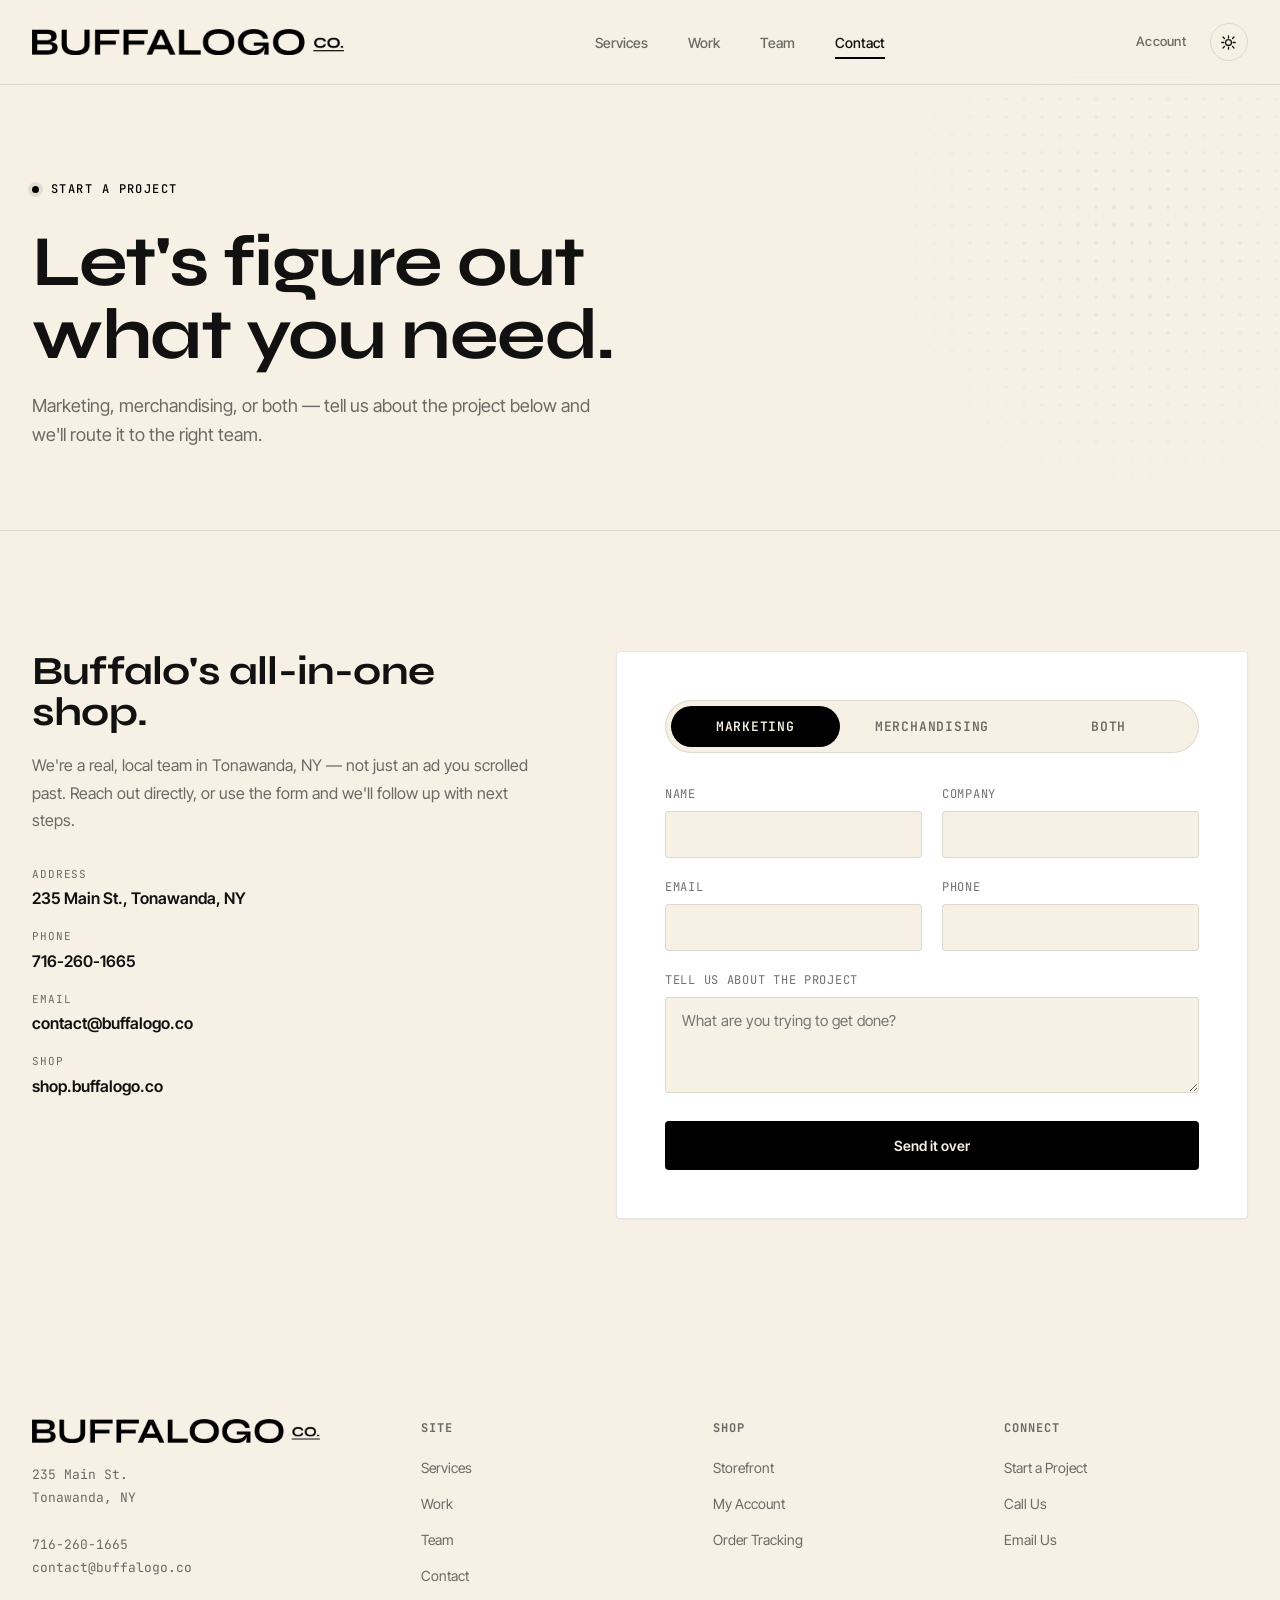
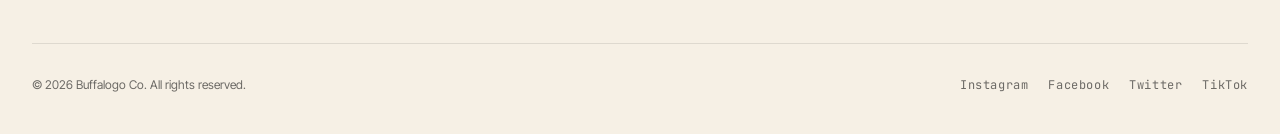
==== contact.html @ d6559d46 "Add files via upload" ====
<!DOCTYPE html>
<html lang="en" data-theme="light">
<head>
<meta charset="UTF-8">
<meta name="viewport" content="width=device-width, initial-scale=1.0">
<title>Contact — Buffalogo Co.</title>
<meta name="description" content="Start a project with Buffalogo Co. Tell us what you need — marketing, merchandising, or both — and we'll take it from there.">
<link rel="preconnect" href="https://fonts.googleapis.com">
<link rel="preconnect" href="https://fonts.gstatic.com" crossorigin>
<link href="https://fonts.googleapis.com/css2?family=Syne:wght@600;700;800&family=Inter+Tight:wght@400;500;600;700&family=JetBrains+Mono:wght@400;500&display=swap" rel="stylesheet">
<link rel="stylesheet" href="assets/style.css">
<script>
  (function(){
    try {
      if (localStorage.getItem('buffalogo-theme') === 'dark') {
        document.documentElement.setAttribute('data-theme', 'dark');
      }
    } catch(e) {}
  })();
</script>
</head>
<body>

<nav class="nav">
  <div class="nav-inner">
    <a href="index.html" class="nav-logo">
      <img class="logo-light" src="assets/images/logo-black.webp" alt="Buffalogo Co.">
      <img class="logo-dark" src="assets/images/logo-white.png" alt="Buffalogo Co.">
    </a>
    <div class="nav-links">
      <a href="services.html">Services</a>
      <a href="work.html">Work</a>
      <a href="team.html">Team</a>
      <a href="contact.html" class="active">Contact</a>
    </div>
    <div class="nav-actions">
      <a href="https://shop.buffalogo.co" class="nav-account" target="_blank" rel="noopener">Account</a>
      <button class="theme-toggle" id="theme-toggle" aria-label="Toggle dark mode" type="button">
        <svg class="icon-sun" viewBox="0 0 24 24" fill="none" stroke="currentColor" stroke-width="1.8" stroke-linecap="round"><circle cx="12" cy="12" r="4.2"/><path d="M12 2.5v3M12 18.5v3M4.2 4.2l2.1 2.1M17.7 17.7l2.1 2.1M2.5 12h3M18.5 12h3M4.2 19.8l2.1-2.1M17.7 6.3l2.1-2.1"/></svg>
        <svg class="icon-moon" viewBox="0 0 24 24" fill="none" stroke="currentColor" stroke-width="1.8" stroke-linecap="round" stroke-linejoin="round"><path d="M20 14.5A8.5 8.5 0 0 1 9.5 4 8.5 8.5 0 1 0 20 14.5Z"/></svg>
      </button>
    </div>
  </div>
</nav>

<main>

  <!-- PAGE HEADER -->
  <header class="page-header">
    <div class="hero-halftone"></div>
    <div class="wrap page-header-inner">
      <div class="hero-eyebrow mono">Start a Project</div>
      <h1>Let's figure out what you need.</h1>
      <p>Marketing, merchandising, or both — tell us about the project below and we'll route it to the right team.</p>
    </div>
  </header>

  <!-- CONTACT LAYOUT -->
  <section class="section">
    <div class="wrap">
      <div class="contact-layout">
        <div class="contact-info">
          <h2>Buffalo's all-in-one shop.</h2>
          <p>We're a real, local team in Tonawanda, NY — not just an ad you scrolled past. Reach out directly, or use the form and we'll follow up with next steps.</p>
          <div class="contact-detail">
            <div class="contact-detail-item">
              <span class="label">Address</span>
              <span class="value">235 Main St., Tonawanda, NY</span>
            </div>
            <div class="contact-detail-item">
              <span class="label">Phone</span>
              <a href="tel:7162601665" class="value">716-260-1665</a>
            </div>
            <div class="contact-detail-item">
              <span class="label">Email</span>
              <a href="mailto:contact@buffalogo.co" class="value">contact@buffalogo.co</a>
            </div>
            <div class="contact-detail-item">
              <span class="label">Shop</span>
              <a href="https://shop.buffalogo.co" target="_blank" rel="noopener" class="value">shop.buffalogo.co</a>
            </div>
          </div>
        </div>

        <form class="lead-form-wrap standalone" action="https://formspree.io/f/your-form-id" method="POST">
          <div class="toggle-row" role="tablist" aria-label="Project type">
            <button type="button" class="toggle-opt active" data-track="marketing">Marketing</button>
            <button type="button" class="toggle-opt" data-track="merch">Merchandising</button>
            <button type="button" class="toggle-opt" data-track="both">Both</button>
          </div>
          <input type="hidden" name="track" id="track-input" value="marketing">
          <div class="form-row">
            <div class="field">
              <label for="f-name">Name</label>
              <input type="text" id="f-name" name="name" required>
            </div>
            <div class="field">
              <label for="f-company">Company</label>
              <input type="text" id="f-company" name="company">
            </div>
          </div>
          <div class="form-row">
            <div class="field">
              <label for="f-email">Email</label>
              <input type="email" id="f-email" name="email" required>
            </div>
            <div class="field">
              <label for="f-phone">Phone</label>
              <input type="tel" id="f-phone" name="phone">
            </div>
          </div>
          <div class="form-row">
            <div class="field full">
              <label for="f-message">Tell us about the project</label>
              <textarea id="f-message" name="message" required placeholder="What are you trying to get done?"></textarea>
            </div>
          </div>
          <button type="submit" class="btn btn-primary form-submit">Send it over</button>
        </form>
      </div>
    </div>
  </section>

</main>

<!-- FOOTER -->
<footer class="footer">
  <div class="wrap">
    <div class="footer-top">
      <div>
        <a href="index.html" class="footer-logo">
          <img class="logo-light" src="assets/images/logo-black.webp" alt="Buffalogo Co.">
          <img class="logo-dark" src="assets/images/logo-white.png" alt="Buffalogo Co.">
        </a>
        <div class="footer-addr">
          235 Main St.<br>
          Tonawanda, NY<br><br>
          <a href="tel:7162601665">716-260-1665</a><br>
          <a href="mailto:contact@buffalogo.co">contact@buffalogo.co</a>
        </div>
      </div>
      <div class="footer-col">
        <h5>Site</h5>
        <ul>
          <li><a href="services.html">Services</a></li>
          <li><a href="work.html">Work</a></li>
          <li><a href="team.html">Team</a></li>
          <li><a href="contact.html">Contact</a></li>
        </ul>
      </div>
      <div class="footer-col">
        <h5>Shop</h5>
        <ul>
          <li><a href="https://shop.buffalogo.co" target="_blank" rel="noopener">Storefront</a></li>
          <li><a href="https://shop.buffalogo.co" target="_blank" rel="noopener">My Account</a></li>
          <li><a href="https://shop.buffalogo.co" target="_blank" rel="noopener">Order Tracking</a></li>
        </ul>
      </div>
      <div class="footer-col">
        <h5>Connect</h5>
        <ul>
          <li><a href="contact.html">Start a Project</a></li>
          <li><a href="tel:7162601665">Call Us</a></li>
          <li><a href="mailto:contact@buffalogo.co">Email Us</a></li>
        </ul>
      </div>
    </div>
    <div class="footer-bottom">
      <div class="footer-copy">&copy; 2026 Buffalogo Co. All rights reserved.</div>
      <div class="footer-socials">
        <a href="#" target="_blank" rel="noopener">Instagram</a>
        <a href="#" target="_blank" rel="noopener">Facebook</a>
        <a href="#" target="_blank" rel="noopener">Twitter</a>
        <a href="#" target="_blank" rel="noopener">TikTok</a>
      </div>
    </div>
  </div>
</footer>

<script src="assets/site.js"></script>
</body>
</html>
---- assets/style.css ----
/* ============================================
   BUFFALOGO CO. — SHARED STYLESHEET
   Used across all pages: index, services, work, team, contact
   ============================================ */

:root{
  --bg: #f6f0e5;
  --bg-raised: #ffffff;
  --ink-text: #111111;
  --ink-text-dim: #11111199;
  --ink-text-faint: #11111126;
  --white: #ffffff;
  --black: #000000;
  --accent: #000000;
  --accent-dim: #00000014;
  --line: #1111111a;
  --line-strong: #11111133;
  --nav-blur-bg: rgba(246,240,229,0.82);
  --merch-tint: rgba(17,17,17,0.025);
  --shadow: 0 1px 2px rgba(17,17,17,0.04);
}

html[data-theme="dark"]{
  --bg: #111111;
  --bg-raised: #1c1c1c;
  --ink-text: #f6f0e5;
  --ink-text-dim: #f6f0e599;
  --ink-text-faint: #f6f0e526;
  --white: #ffffff;
  --black: #000000;
  --accent: #f6f0e5;
  --accent-dim: #f6f0e514;
  --line: #f6f0e51a;
  --line-strong: #f6f0e533;
  --nav-blur-bg: rgba(17,17,17,0.82);
  --merch-tint: rgba(246,240,229,0.035);
  --shadow: 0 1px 3px rgba(0,0,0,0.5);
}

body, .nav, .btn, .toggle-opt, .work-tile, .field input, .field select, .field textarea{
  transition:background-color 0.25s ease, color 0.25s ease, border-color 0.25s ease;
}

*{margin:0;padding:0;box-sizing:border-box;}
html{scroll-behavior:smooth;}
body{
  background:var(--bg);
  color:var(--ink-text);
  font-family:'Inter Tight', sans-serif;
  font-size:16px;
  line-height:1.5;
  -webkit-font-smoothing:antialiased;
  overflow-x:hidden;
}

h1,h2,h3,h4{
  font-family:'Syne', sans-serif;
  font-weight:700;
  line-height:1.02;
  letter-spacing:-0.02em;
}

a{color:inherit;text-decoration:none;}
button{font-family:inherit;cursor:pointer;border:none;background:none;color:inherit;}
img{display:block;max-width:100%;}
ul{list-style:none;}

.mono{
  font-family:'JetBrains Mono', monospace;
  text-transform:uppercase;
  letter-spacing:0.12em;
  font-weight:500;
}

.wrap{
  max-width:1280px;
  margin:0 auto;
  padding:0 32px;
}

:focus-visible{
  outline:2px solid var(--accent);
  outline-offset:3px;
}

@media (prefers-reduced-motion: reduce){
  *{animation-duration:0.01ms !important; transition-duration:0.01ms !important;}
}

/* ===== NAV ===== */
.nav{
  position:fixed;
  top:0; left:0; right:0;
  z-index:100;
  background:var(--nav-blur-bg);
  backdrop-filter:blur(10px);
  border-bottom:1px solid var(--line);
}
.nav-inner{
  max-width:1280px;
  margin:0 auto;
  padding:0 32px;
  height:84px;
  display:flex;
  align-items:center;
  justify-content:space-between;
}
.nav-logo{
  flex-shrink:1;
  min-width:0;
  overflow:hidden;
}
.nav-logo img{height:26px;width:auto;}
.logo-dark{display:none;}
html[data-theme="dark"] .logo-light{display:none;}
html[data-theme="dark"] .logo-dark{display:block;}
.nav-links{
  display:flex;
  align-items:center;
  gap:40px;
}
.nav-links a{
  font-size:14px;
  font-weight:500;
  color:var(--ink-text-dim);
  transition:color 0.2s ease;
  position:relative;
}
.nav-links a:hover{color:var(--ink-text);}
.nav-links a.active{color:var(--ink-text);}
.nav-links a.active::after{
  content:'';
  position:absolute;
  bottom:-6px; left:0; right:0;
  height:2px;
  background:var(--accent);
}
.nav-actions{
  display:flex;
  align-items:center;
  gap:24px;
}
.nav-account{
  font-size:13px;
  font-weight:500;
  color:var(--ink-text-dim);
  letter-spacing:0.02em;
}
.nav-account:hover{color:var(--ink-text);}
.theme-toggle{
  width:38px;
  height:38px;
  border-radius:50%;
  border:1px solid var(--line);
  display:flex;
  align-items:center;
  justify-content:center;
  color:var(--ink-text);
  transition:border-color 0.2s ease, background 0.2s ease;
  flex-shrink:0;
}
.theme-toggle:hover{
  border-color:var(--ink-text-dim);
  background:var(--bg-raised);
}
.theme-toggle svg{
  width:17px;
  height:17px;
  display:block;
}
.theme-toggle .icon-moon{display:none;}
html[data-theme="dark"] .theme-toggle .icon-sun{display:none;}
html[data-theme="dark"] .theme-toggle .icon-moon{display:block;}
.btn{
  display:inline-flex;
  align-items:center;
  justify-content:center;
  gap:8px;
  padding:13px 26px;
  border-radius:100px;
  font-size:14px;
  font-weight:600;
  transition:transform 0.2s ease, background 0.2s ease, color 0.2s ease, opacity 0.2s ease;
  white-space:nowrap;
}
.btn-primary{
  background:var(--accent);
  color:var(--bg);
  opacity:1;
}
.btn-primary:hover{
  transform:translateY(-1px);
  opacity:0.85;
}
.btn-ghost{
  border:1px solid var(--line);
  color:var(--ink-text);
}
.btn-ghost:hover{
  border-color:var(--ink-text);
}
.nav-burger{
  display:none;
  flex-direction:column;
  gap:5px;
  padding:8px;
}
.nav-burger span{
  width:22px;height:2px;background:var(--ink-text);display:block;
}

/* ===== HERO (homepage only) ===== */
.hero{
  position:relative;
  padding:200px 0 120px;
  overflow:hidden;
}
.hero-halftone{
  position:absolute;
  top:0; right:0;
  width:46%;
  height:100%;
  z-index:0;
  pointer-events:none;
  opacity:0.5;
  background-image:radial-gradient(circle, var(--ink-text-faint) 1.6px, transparent 1.6px);
  background-size:18px 18px;
  -webkit-mask-image:radial-gradient(ellipse 60% 70% at 75% 45%, black 0%, transparent 75%);
  mask-image:radial-gradient(ellipse 60% 70% at 75% 45%, black 0%, transparent 75%);
}
.hero-inner{
  position:relative;
  z-index:1;
}
.hero-eyebrow{
  display:flex;
  align-items:center;
  gap:12px;
  font-size:12px;
  color:var(--accent);
  margin-bottom:28px;
}
.hero-eyebrow::before{
  content:'';
  width:7px;height:7px;
  border-radius:50%;
  background:var(--accent);
  box-shadow:0 0 0 4px var(--accent-dim);
}
.hero h1{
  font-size:clamp(48px, 7.2vw, 108px);
  max-width:980px;
  margin-bottom:32px;
}
.hero h1 em{
  font-style:normal;
  color:var(--accent);
}
.hero-sub{
  font-size:19px;
  color:var(--ink-text-dim);
  max-width:540px;
  margin-bottom:44px;
  line-height:1.6;
}
.hero-ctas{
  display:flex;
  align-items:center;
  gap:28px;
  flex-wrap:wrap;
}
.hero-shop-link{
  display:inline-flex;
  align-items:center;
  gap:8px;
  font-size:14px;
  font-weight:600;
  color:var(--ink-text);
  border-bottom:1px solid var(--ink-text-faint);
  padding-bottom:2px;
  transition:border-color 0.2s ease;
}
.hero-shop-link:hover{border-color:var(--ink-text);}
.hero-shop-link svg{transition:transform 0.2s ease;}
.hero-shop-link:hover svg{transform:translate(2px,-2px);}

.hero-stats{
  display:flex;
  gap:56px;
  margin-top:88px;
  padding-top:32px;
  border-top:1px solid var(--line);
  flex-wrap:wrap;
}
.hero-stat-num{
  font-family:'Syne', sans-serif;
  font-weight:700;
  font-size:32px;
  color:var(--ink-text);
}
.hero-stat-label{
  font-size:12px;
  color:var(--ink-text-dim);
  margin-top:4px;
}

/* ===== PAGE HEADER (Services / Work / Team / Contact) ===== */
.page-header{
  position:relative;
  padding:180px 0 80px;
  overflow:hidden;
  border-bottom:1px solid var(--line);
}
.page-header .hero-halftone{opacity:0.4;}
.page-header-inner{
  position:relative;
  z-index:1;
}
.page-header h1{
  font-size:clamp(40px, 5.6vw, 72px);
  max-width:760px;
  margin-bottom:20px;
}
.page-header p{
  font-size:18px;
  color:var(--ink-text-dim);
  max-width:560px;
  line-height:1.6;
}
.page-header-ctas{
  display:flex;
  gap:16px;
  margin-top:36px;
  flex-wrap:wrap;
}

/* ===== SECTION HEADERS ===== */
.section{
  padding:120px 0;
  position:relative;
}
.section-head{
  margin-bottom:64px;
}
.eyebrow{
  font-size:12px;
  color:var(--accent);
  margin-bottom:18px;
  display:block;
}
.section-title{
  font-size:clamp(34px, 4.6vw, 56px);
  max-width:680px;
}
.section-desc{
  margin-top:20px;
  font-size:17px;
  color:var(--ink-text-dim);
  max-width:520px;
  line-height:1.6;
}

/* ===== SERVICES SPLIT ===== */
.services{
  background:var(--bg);
}
.split{
  display:grid;
  grid-template-columns:1fr 1fr;
  border:1px solid var(--line);
  border-radius:4px;
  overflow:hidden;
  background:var(--bg-raised);
}
.split-panel{
  padding:56px 48px;
  position:relative;
}
.split-panel + .split-panel{
  border-left:1px solid var(--line);
}
.split-panel.merch{
  background:var(--merch-tint);
}
.panel-eyebrow{
  font-size:11px;
  margin-bottom:24px;
  display:flex;
  align-items:center;
  justify-content:space-between;
}
.split-panel.mkt .panel-eyebrow{color:var(--accent);}
.split-panel.merch .panel-eyebrow{color:var(--ink-text-dim);}
.panel-eyebrow .tag-num{
  font-family:'JetBrains Mono', monospace;
  opacity:0.6;
}
.split-panel h3{
  font-size:clamp(28px, 3.2vw, 38px);
  margin-bottom:14px;
}
.panel-tagline{
  font-size:15px;
  color:var(--ink-text-dim);
  margin-bottom:36px;
  line-height:1.6;
  max-width:380px;
}
.panel-list{
  display:flex;
  flex-direction:column;
}
.panel-list li{
  display:flex;
  align-items:baseline;
  gap:14px;
  padding:16px 0;
  border-top:1px solid var(--line);
  font-size:15px;
}
.panel-list li:first-child{border-top:none;}
.panel-list .num{
  font-family:'JetBrains Mono', monospace;
  font-size:12px;
  color:var(--ink-text-dim);
  opacity:0.7;
  flex-shrink:0;
  width:22px;
}
.panel-list .item-name{font-weight:600;color:var(--ink-text);}
.panel-list .item-detail{color:var(--ink-text-dim); font-size:13px; display:block; margin-top:2px;}
.panel-cta{
  margin-top:36px;
}

.converge{
  text-align:center;
  padding:64px 0 0;
}
.converge-arrow{
  width:1px;
  height:48px;
  background:var(--line);
  margin:0 auto 24px;
  position:relative;
}
.converge-arrow::after{
  content:'';
  position:absolute;
  bottom:-1px;left:50%;
  width:8px;height:8px;
  border-right:1px solid var(--ink-text-dim);
  border-bottom:1px solid var(--ink-text-dim);
  transform:translateX(-50%) rotate(45deg);
}
.converge p{
  font-size:13px;
  color:var(--ink-text-dim);
}

/* ===== LEAD FORM ===== */
.lead-form-wrap{
  max-width:680px;
  margin:40px auto 0;
  background:var(--bg-raised);
  border:1px solid var(--line);
  border-radius:4px;
  padding:48px;
  box-shadow:var(--shadow);
}
.lead-form-wrap.standalone{
  margin:0;
}
.toggle-row{
  display:flex;
  gap:8px;
  background:var(--bg);
  border:1px solid var(--line);
  border-radius:100px;
  padding:5px;
  margin-bottom:32px;
}
.toggle-opt{
  flex:1;
  text-align:center;
  padding:12px 16px;
  border-radius:100px;
  font-size:13px;
  font-weight:600;
  color:var(--ink-text-dim);
  transition:all 0.25s ease;
  font-family:'JetBrains Mono', monospace;
  letter-spacing:0.06em;
  text-transform:uppercase;
}
.toggle-opt.active{
  background:var(--accent);
  color:var(--bg);
}
.form-row{
  display:grid;
  grid-template-columns:1fr 1fr;
  gap:20px;
  margin-bottom:20px;
}
.field{display:flex;flex-direction:column;gap:8px;}
.field.full{grid-column:1 / -1;}
.field label{
  font-size:12px;
  color:var(--ink-text-dim);
  font-family:'JetBrains Mono', monospace;
  letter-spacing:0.06em;
  text-transform:uppercase;
}
.field input, .field select, .field textarea{
  background:var(--bg);
  border:1px solid var(--line);
  border-radius:4px;
  padding:13px 16px;
  color:var(--ink-text);
  font-family:'Inter Tight', sans-serif;
  font-size:15px;
  transition:border-color 0.2s ease;
}
.field input:focus, .field select:focus, .field textarea:focus{
  outline:none;
  border-color:var(--accent);
}
.field textarea{resize:vertical; min-height:96px;}
.form-submit{
  width:100%;
  margin-top:8px;
  padding:16px;
  border-radius:4px;
}

/* ===== CONTACT PAGE LAYOUT ===== */
.contact-layout{
  display:grid;
  grid-template-columns:1fr 1.2fr;
  gap:64px;
  align-items:start;
}
.contact-info h2{
  font-size:clamp(28px, 3.4vw, 40px);
  margin-bottom:20px;
}
.contact-info p{
  font-size:16px;
  color:var(--ink-text-dim);
  line-height:1.7;
  margin-bottom:32px;
}
.contact-detail{
  display:flex;
  flex-direction:column;
  gap:18px;
}
.contact-detail-item{
  display:flex;
  flex-direction:column;
  gap:4px;
}
.contact-detail-item .label{
  font-family:'JetBrains Mono', monospace;
  font-size:11px;
  color:var(--ink-text-dim);
  letter-spacing:0.08em;
  text-transform:uppercase;
}
.contact-detail-item .value{
  font-size:16px;
  font-weight:600;
}
.contact-detail-item a.value:hover{color:var(--ink-text-dim);}

/* ===== WORK ===== */
.work-grid{
  display:grid;
  grid-template-columns:repeat(3, 1fr);
  gap:1px;
  background:var(--line);
  border:1px solid var(--line);
}
.work-grid.work-grid-page{
  grid-template-columns:repeat(2, 1fr);
}
.work-grid.work-grid-page .work-tile.wide{
  grid-column:1 / -1;
  aspect-ratio:16/7;
}
.work-tile{
  background:var(--bg);
  aspect-ratio:4/5;
  padding:28px;
  display:flex;
  flex-direction:column;
  justify-content:space-between;
  position:relative;
  overflow:hidden;
  transition:transform 0.3s ease;
}
.work-tile:hover{transform:scale(1.02);}
.work-tile-photo{
  position:absolute;
  inset:0;
  width:100%;
  height:100%;
  object-fit:cover;
  z-index:0;
  transition:transform 0.4s ease;
}
.work-tile:hover .work-tile-photo{transform:scale(1.06);}
.work-tile-scrim{
  position:absolute;
  inset:0;
  background:linear-gradient(180deg, rgba(0,0,0,0.05) 0%, rgba(0,0,0,0.12) 40%, rgba(0,0,0,0.88) 100%);
  z-index:1;
}
.work-tile-top, .work-tile-bottom{
  position:relative;
  z-index:2;
}
.work-tile-bottom h4, .work-tile-bottom p{color:#f6f0e5;}
.work-tile-bottom p{color:#f6f0e5cc;}
.work-tile-top{
  display:flex;
  justify-content:space-between;
  align-items:flex-start;
}
.work-tag{
  font-family:'JetBrains Mono', monospace;
  font-size:10px;
  color:#f6f0e5;
  background:rgba(0,0,0,0.35);
  backdrop-filter:blur(4px);
  border:1px solid rgba(246,240,229,0.4);
  padding:4px 9px;
  border-radius:100px;
  letter-spacing:0.08em;
}
.work-tile-bottom h4{
  font-size:22px;
  margin-bottom:6px;
}
.work-tile-bottom p{
  font-size:13px;
}

/* ===== TEAM ===== */
.team-grid{
  display:grid;
  grid-template-columns:repeat(4, 1fr);
  gap:1px;
  background:var(--line);
  border:1px solid var(--line);
}
.team-avatar-wrap{
  background:var(--bg);
  padding:32px 24px;
  display:flex;
  flex-direction:column;
  gap:18px;
}
.team-avatar-wrap.with-bio{
  padding:32px;
}
.team-avatar{
  width:100%;
  aspect-ratio:1;
  border-radius:4px;
  background:var(--bg-raised);
  border:1px solid var(--line);
  display:flex;
  align-items:center;
  justify-content:center;
  font-family:'Syne', sans-serif;
  font-weight:700;
  font-size:28px;
  color:var(--ink-text-faint);
  overflow:hidden;
  position:relative;
}
.team-avatar img{
  width:100%;
  height:100%;
  object-fit:cover;
  display:block;
}
.team-name{font-size:16px; font-weight:700; font-family:'Syne', sans-serif;}
.team-role{
  font-size:12px;
  color:var(--accent);
  font-family:'JetBrains Mono', monospace;
  letter-spacing:0.06em;
  text-transform:uppercase;
}
.team-bio{
  font-size:14px;
  color:var(--ink-text-dim);
  line-height:1.6;
  margin-top:4px;
}

/* ===== CTA BAND ===== */
.cta-band{
  background:var(--accent);
  color:var(--bg);
  padding:90px 0;
  text-align:center;
}
.cta-band h2{
  font-size:clamp(32px, 5vw, 56px);
  color:var(--bg);
  max-width:760px;
  margin:0 auto 32px;
}
.cta-band .btn-primary{
  background:var(--bg);
  color:var(--accent);
}
.cta-band .btn-primary:hover{
  background:var(--white);
  color:var(--accent);
  transform:translateY(-1px);
}

/* ===== FOOTER ===== */
.footer{
  padding:80px 0 40px;
}
.footer-top{
  display:grid;
  grid-template-columns:1.4fr 1fr 1fr 1fr;
  gap:48px;
  padding-bottom:56px;
  border-bottom:1px solid var(--line);
}
.footer-logo img{height:24px; margin-bottom:20px;}
.footer-addr{
  font-size:13px;
  color:var(--ink-text-dim);
  font-family:'JetBrains Mono', monospace;
  line-height:1.8;
}
.footer-addr a{color:var(--ink-text-dim);}
.footer-addr a:hover{color:var(--ink-text);}
.footer-col h5{
  font-size:12px;
  color:var(--ink-text-dim);
  font-family:'JetBrains Mono', monospace;
  letter-spacing:0.08em;
  text-transform:uppercase;
  margin-bottom:18px;
}
.footer-col ul{display:flex; flex-direction:column; gap:12px;}
.footer-col a{font-size:14px; color:var(--ink-text-dim); transition:color 0.2s ease;}
.footer-col a:hover{color:var(--ink-text);}
.footer-bottom{
  display:flex;
  justify-content:space-between;
  align-items:center;
  padding-top:32px;
  flex-wrap:wrap;
  gap:16px;
}
.footer-copy{font-size:12px; color:var(--ink-text-dim);}
.footer-socials{display:flex; gap:20px;}
.footer-socials a{font-size:12px; color:var(--ink-text-dim); font-family:'JetBrains Mono', monospace; letter-spacing:0.05em;}
.footer-socials a:hover{color:var(--ink-text);}

/* ===== RESPONSIVE ===== */
@media (max-width: 900px){
  .nav-links{display:none;}
  .nav-account{display:none;}
  .nav-burger{display:none;}
  .nav-inner{height:72px; gap:16px;}
  .nav-logo img{height:18px;}
  .nav-actions .btn-primary{padding:11px 18px; font-size:13px;}
  .split{grid-template-columns:1fr;}
  .split-panel + .split-panel{border-left:none; border-top:1px solid var(--line);}
  .work-grid{grid-template-columns:repeat(2,1fr);}
  .work-grid.work-grid-page{grid-template-columns:1fr;}
  .work-grid.work-grid-page .work-tile.wide{aspect-ratio:4/5;}
  .team-grid{grid-template-columns:repeat(2,1fr);}
  .footer-top{grid-template-columns:1fr 1fr; gap:36px;}
  .form-row{grid-template-columns:1fr;}
  .hero{padding:160px 0 90px;}
  .page-header{padding:150px 0 64px;}
  .contact-layout{grid-template-columns:1fr; gap:48px;}
}
@media (max-width: 400px){
  .nav-logo img{height:16px;}
  .nav-actions .btn-primary{padding:10px 14px; font-size:12px;}
  .nav-actions{gap:10px;}
  .theme-toggle{width:32px; height:32px;}
  .theme-toggle svg{width:15px; height:15px;}
}
@media (max-width: 560px){
  .wrap{padding:0 20px;}
  .work-grid{grid-template-columns:1fr;}
  .team-grid{grid-template-columns:1fr 1fr;}
  .hero-stats{gap:32px;}
  .lead-form-wrap{padding:28px;}
  .footer-top{grid-template-columns:1fr;}
}
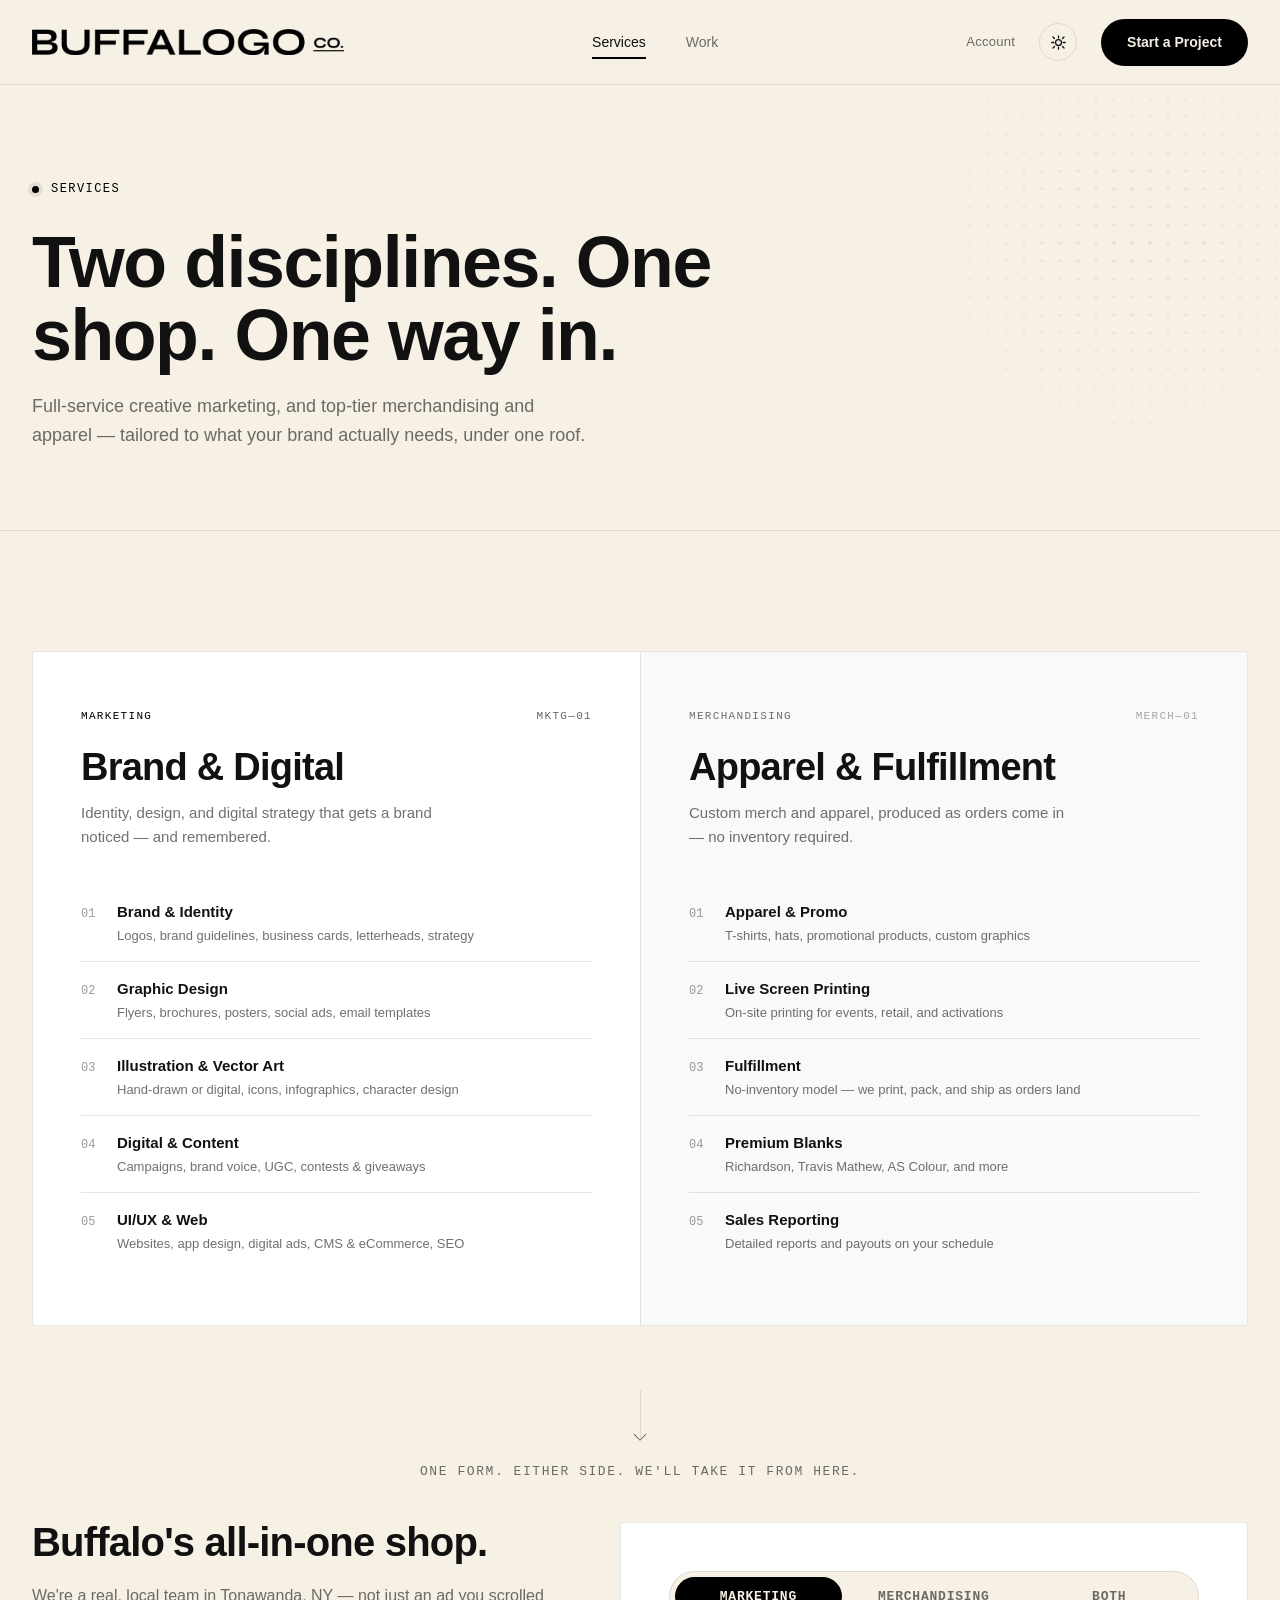
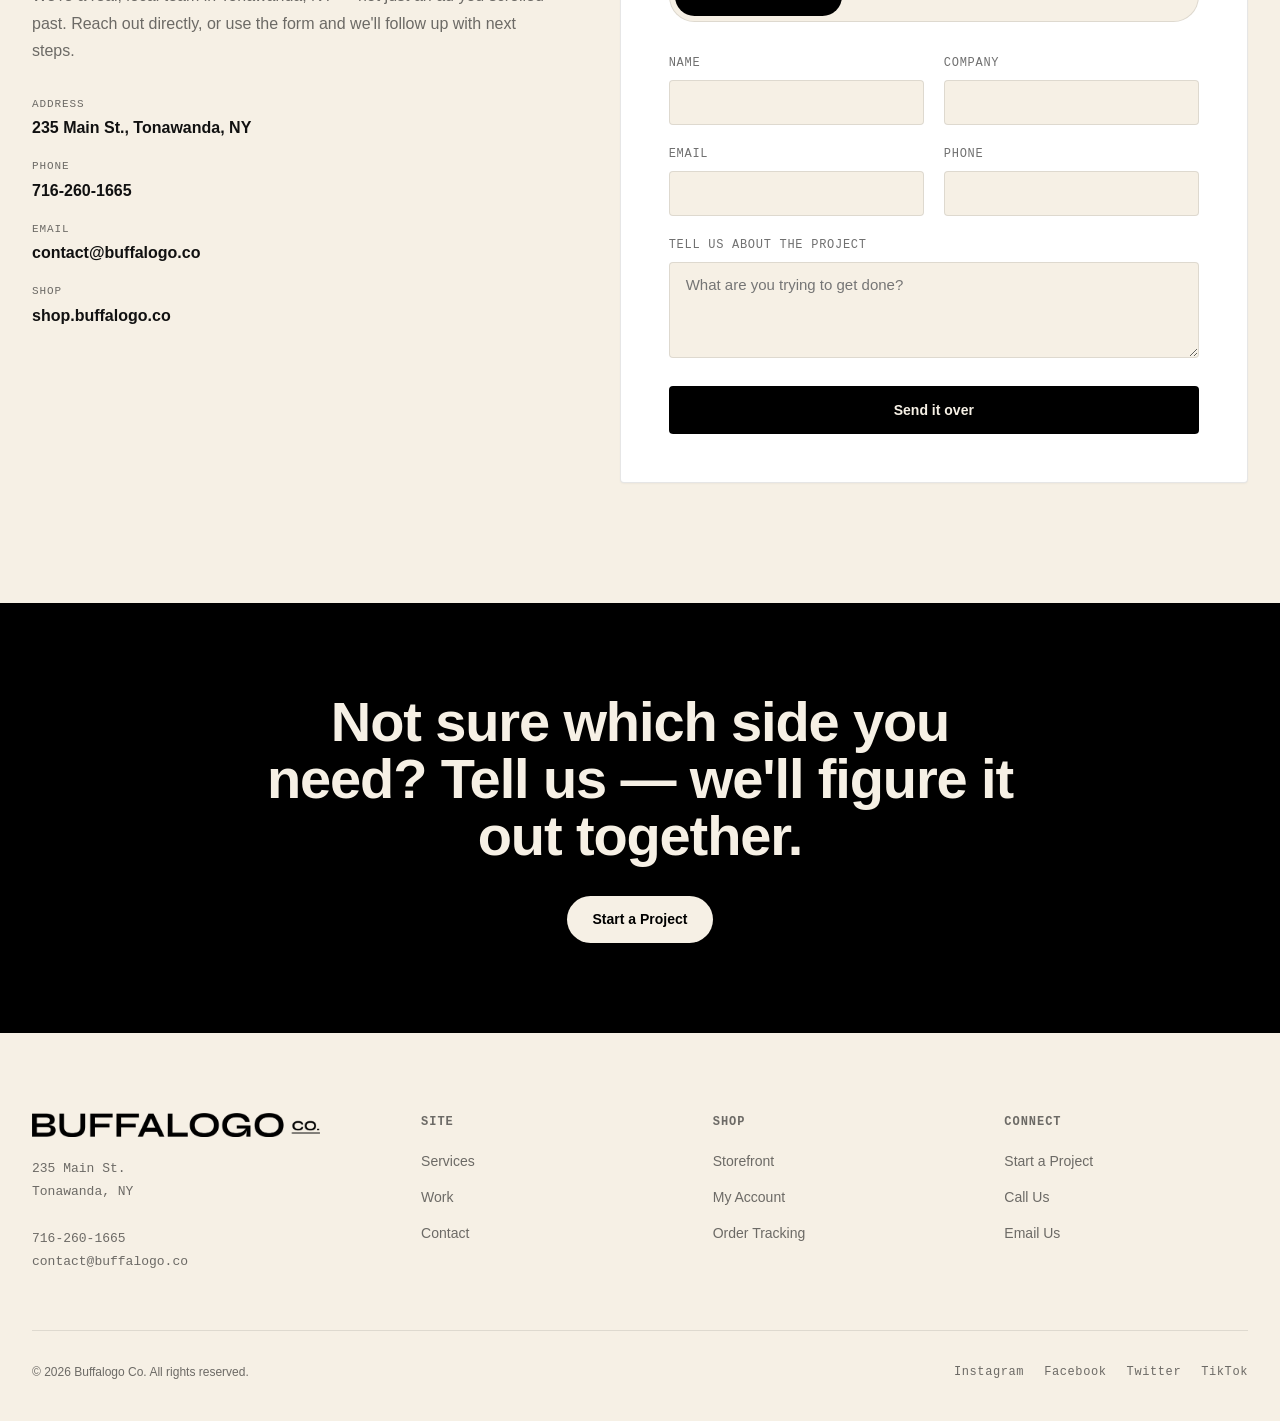
==== commit 9ee53447: "Add files via upload" ====
--- a/contact.html
+++ b/contact.html
@@ -1,182 +1,12 @@
 <!DOCTYPE html>
-<html lang="en" data-theme="light">
+<html lang="en">
 <head>
 <meta charset="UTF-8">
-<meta name="viewport" content="width=device-width, initial-scale=1.0">
-<title>Contact — Buffalogo Co.</title>
-<meta name="description" content="Start a project with Buffalogo Co. Tell us what you need — marketing, merchandising, or both — and we'll take it from there.">
-<link rel="preconnect" href="https://fonts.googleapis.com">
-<link rel="preconnect" href="https://fonts.gstatic.com" crossorigin>
-<link href="https://fonts.googleapis.com/css2?family=Syne:wght@600;700;800&family=Inter+Tight:wght@400;500;600;700&family=JetBrains+Mono:wght@400;500&display=swap" rel="stylesheet">
-<link rel="stylesheet" href="assets/style.css">
-<script>
-  (function(){
-    try {
-      if (localStorage.getItem('buffalogo-theme') === 'dark') {
-        document.documentElement.setAttribute('data-theme', 'dark');
-      }
-    } catch(e) {}
-  })();
-</script>
+<title>Buffalogo Co. — Contact</title>
+<meta http-equiv="refresh" content="0; url=services.html#contact">
+<link rel="canonical" href="services.html#contact">
 </head>
 <body>
-
-<nav class="nav">
-  <div class="nav-inner">
-    <a href="index.html" class="nav-logo">
-      <img class="logo-light" src="assets/images/logo-black.webp" alt="Buffalogo Co.">
-      <img class="logo-dark" src="assets/images/logo-white.png" alt="Buffalogo Co.">
-    </a>
-    <div class="nav-links">
-      <a href="services.html">Services</a>
-      <a href="work.html">Work</a>
-      <a href="team.html">Team</a>
-      <a href="contact.html" class="active">Contact</a>
-    </div>
-    <div class="nav-actions">
-      <a href="https://shop.buffalogo.co" class="nav-account" target="_blank" rel="noopener">Account</a>
-      <button class="theme-toggle" id="theme-toggle" aria-label="Toggle dark mode" type="button">
-        <svg class="icon-sun" viewBox="0 0 24 24" fill="none" stroke="currentColor" stroke-width="1.8" stroke-linecap="round"><circle cx="12" cy="12" r="4.2"/><path d="M12 2.5v3M12 18.5v3M4.2 4.2l2.1 2.1M17.7 17.7l2.1 2.1M2.5 12h3M18.5 12h3M4.2 19.8l2.1-2.1M17.7 6.3l2.1-2.1"/></svg>
-        <svg class="icon-moon" viewBox="0 0 24 24" fill="none" stroke="currentColor" stroke-width="1.8" stroke-linecap="round" stroke-linejoin="round"><path d="M20 14.5A8.5 8.5 0 0 1 9.5 4 8.5 8.5 0 1 0 20 14.5Z"/></svg>
-      </button>
-    </div>
-  </div>
-</nav>
-
-<main>
-
-  <!-- PAGE HEADER -->
-  <header class="page-header">
-    <div class="hero-halftone"></div>
-    <div class="wrap page-header-inner">
-      <div class="hero-eyebrow mono">Start a Project</div>
-      <h1>Let's figure out what you need.</h1>
-      <p>Marketing, merchandising, or both — tell us about the project below and we'll route it to the right team.</p>
-    </div>
-  </header>
-
-  <!-- CONTACT LAYOUT -->
-  <section class="section">
-    <div class="wrap">
-      <div class="contact-layout">
-        <div class="contact-info">
-          <h2>Buffalo's all-in-one shop.</h2>
-          <p>We're a real, local team in Tonawanda, NY — not just an ad you scrolled past. Reach out directly, or use the form and we'll follow up with next steps.</p>
-          <div class="contact-detail">
-            <div class="contact-detail-item">
-              <span class="label">Address</span>
-              <span class="value">235 Main St., Tonawanda, NY</span>
-            </div>
-            <div class="contact-detail-item">
-              <span class="label">Phone</span>
-              <a href="tel:7162601665" class="value">716-260-1665</a>
-            </div>
-            <div class="contact-detail-item">
-              <span class="label">Email</span>
-              <a href="mailto:contact@buffalogo.co" class="value">contact@buffalogo.co</a>
-            </div>
-            <div class="contact-detail-item">
-              <span class="label">Shop</span>
-              <a href="https://shop.buffalogo.co" target="_blank" rel="noopener" class="value">shop.buffalogo.co</a>
-            </div>
-          </div>
-        </div>
-
-        <form class="lead-form-wrap standalone" action="https://formspree.io/f/your-form-id" method="POST">
-          <div class="toggle-row" role="tablist" aria-label="Project type">
-            <button type="button" class="toggle-opt active" data-track="marketing">Marketing</button>
-            <button type="button" class="toggle-opt" data-track="merch">Merchandising</button>
-            <button type="button" class="toggle-opt" data-track="both">Both</button>
-          </div>
-          <input type="hidden" name="track" id="track-input" value="marketing">
-          <div class="form-row">
-            <div class="field">
-              <label for="f-name">Name</label>
-              <input type="text" id="f-name" name="name" required>
-            </div>
-            <div class="field">
-              <label for="f-company">Company</label>
-              <input type="text" id="f-company" name="company">
-            </div>
-          </div>
-          <div class="form-row">
-            <div class="field">
-              <label for="f-email">Email</label>
-              <input type="email" id="f-email" name="email" required>
-            </div>
-            <div class="field">
-              <label for="f-phone">Phone</label>
-              <input type="tel" id="f-phone" name="phone">
-            </div>
-          </div>
-          <div class="form-row">
-            <div class="field full">
-              <label for="f-message">Tell us about the project</label>
-              <textarea id="f-message" name="message" required placeholder="What are you trying to get done?"></textarea>
-            </div>
-          </div>
-          <button type="submit" class="btn btn-primary form-submit">Send it over</button>
-        </form>
-      </div>
-    </div>
-  </section>
-
-</main>
-
-<!-- FOOTER -->
-<footer class="footer">
-  <div class="wrap">
-    <div class="footer-top">
-      <div>
-        <a href="index.html" class="footer-logo">
-          <img class="logo-light" src="assets/images/logo-black.webp" alt="Buffalogo Co.">
-          <img class="logo-dark" src="assets/images/logo-white.png" alt="Buffalogo Co.">
-        </a>
-        <div class="footer-addr">
-          235 Main St.<br>
-          Tonawanda, NY<br><br>
-          <a href="tel:7162601665">716-260-1665</a><br>
-          <a href="mailto:contact@buffalogo.co">contact@buffalogo.co</a>
-        </div>
-      </div>
-      <div class="footer-col">
-        <h5>Site</h5>
-        <ul>
-          <li><a href="services.html">Services</a></li>
-          <li><a href="work.html">Work</a></li>
-          <li><a href="team.html">Team</a></li>
-          <li><a href="contact.html">Contact</a></li>
-        </ul>
-      </div>
-      <div class="footer-col">
-        <h5>Shop</h5>
-        <ul>
-          <li><a href="https://shop.buffalogo.co" target="_blank" rel="noopener">Storefront</a></li>
-          <li><a href="https://shop.buffalogo.co" target="_blank" rel="noopener">My Account</a></li>
-          <li><a href="https://shop.buffalogo.co" target="_blank" rel="noopener">Order Tracking</a></li>
-        </ul>
-      </div>
-      <div class="footer-col">
-        <h5>Connect</h5>
-        <ul>
-          <li><a href="contact.html">Start a Project</a></li>
-          <li><a href="tel:7162601665">Call Us</a></li>
-          <li><a href="mailto:contact@buffalogo.co">Email Us</a></li>
-        </ul>
-      </div>
-    </div>
-    <div class="footer-bottom">
-      <div class="footer-copy">&copy; 2026 Buffalogo Co. All rights reserved.</div>
-      <div class="footer-socials">
-        <a href="#" target="_blank" rel="noopener">Instagram</a>
-        <a href="#" target="_blank" rel="noopener">Facebook</a>
-        <a href="#" target="_blank" rel="noopener">Twitter</a>
-        <a href="#" target="_blank" rel="noopener">TikTok</a>
-      </div>
-    </div>
-  </div>
-</footer>
-
-<script src="assets/site.js"></script>
+<p>This page has moved. <a href="services.html#contact">Continue to start a project</a>.</p>
 </body>
 </html>
